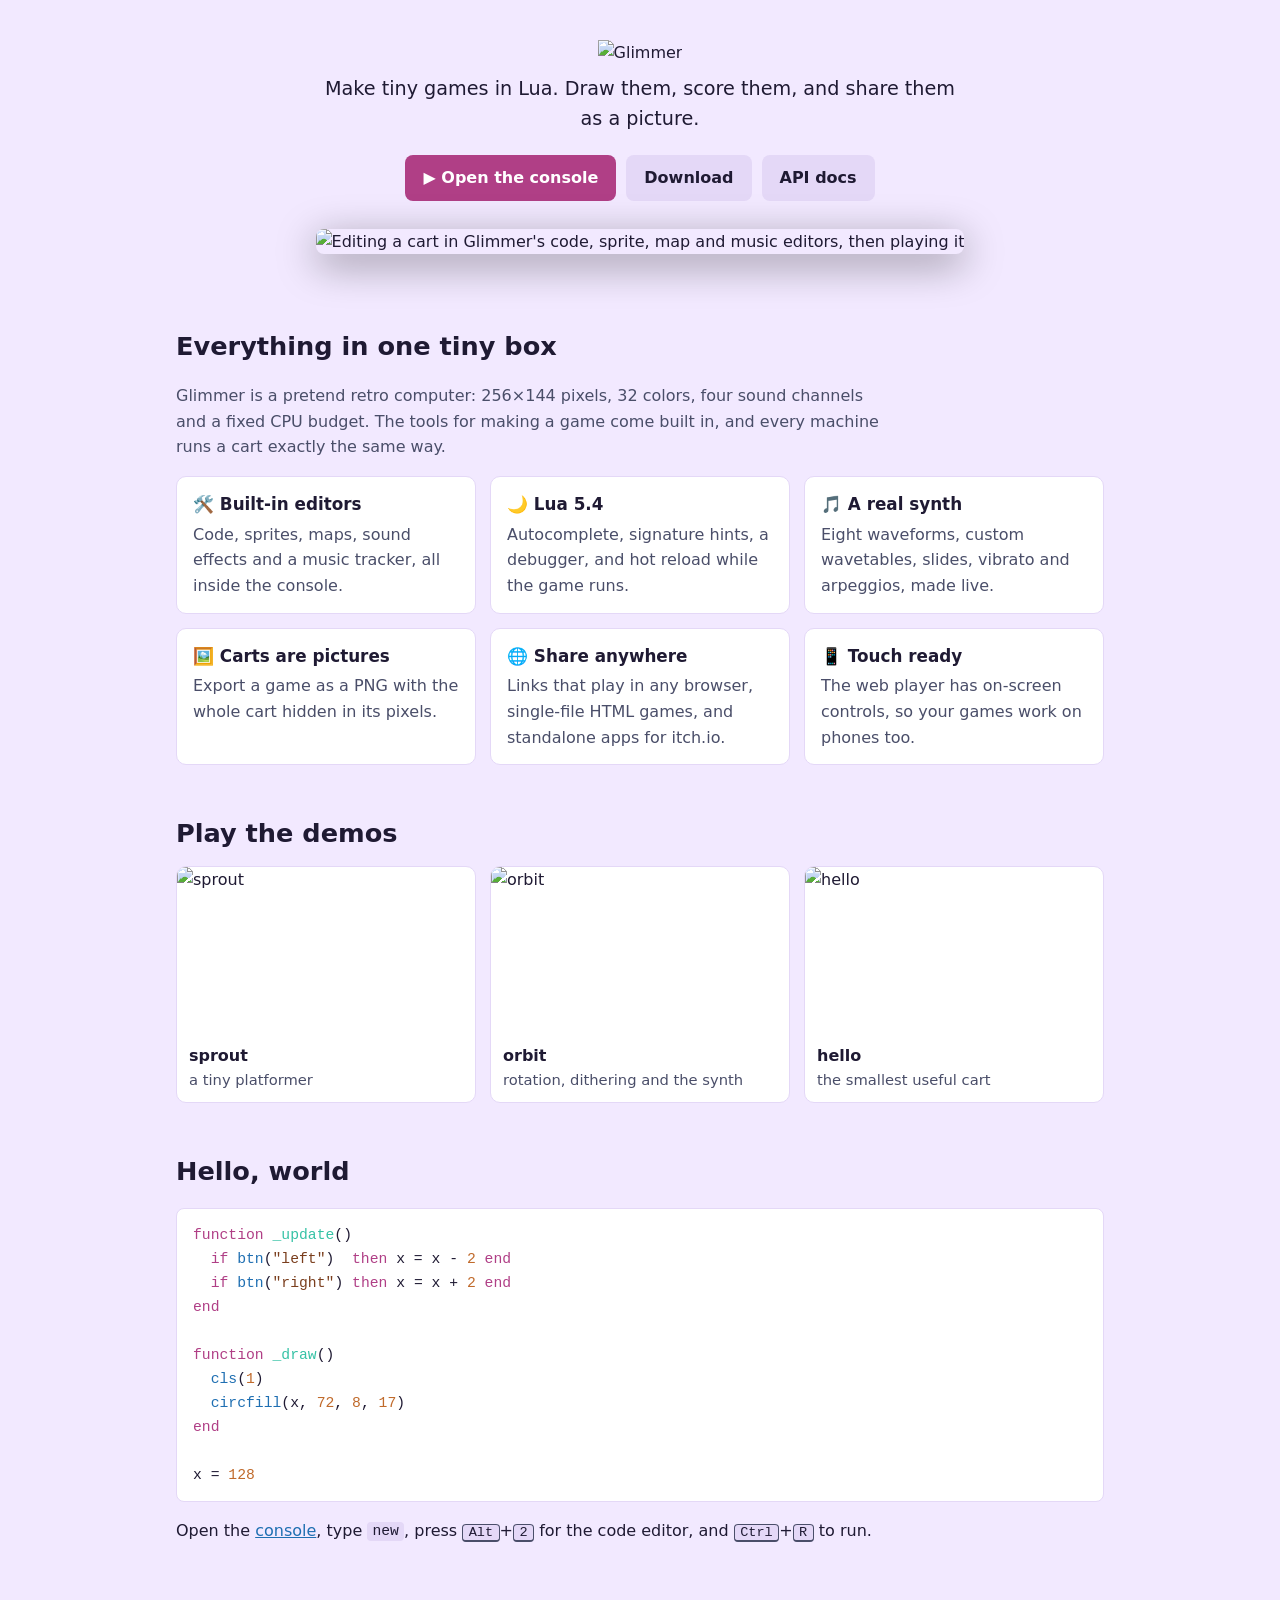
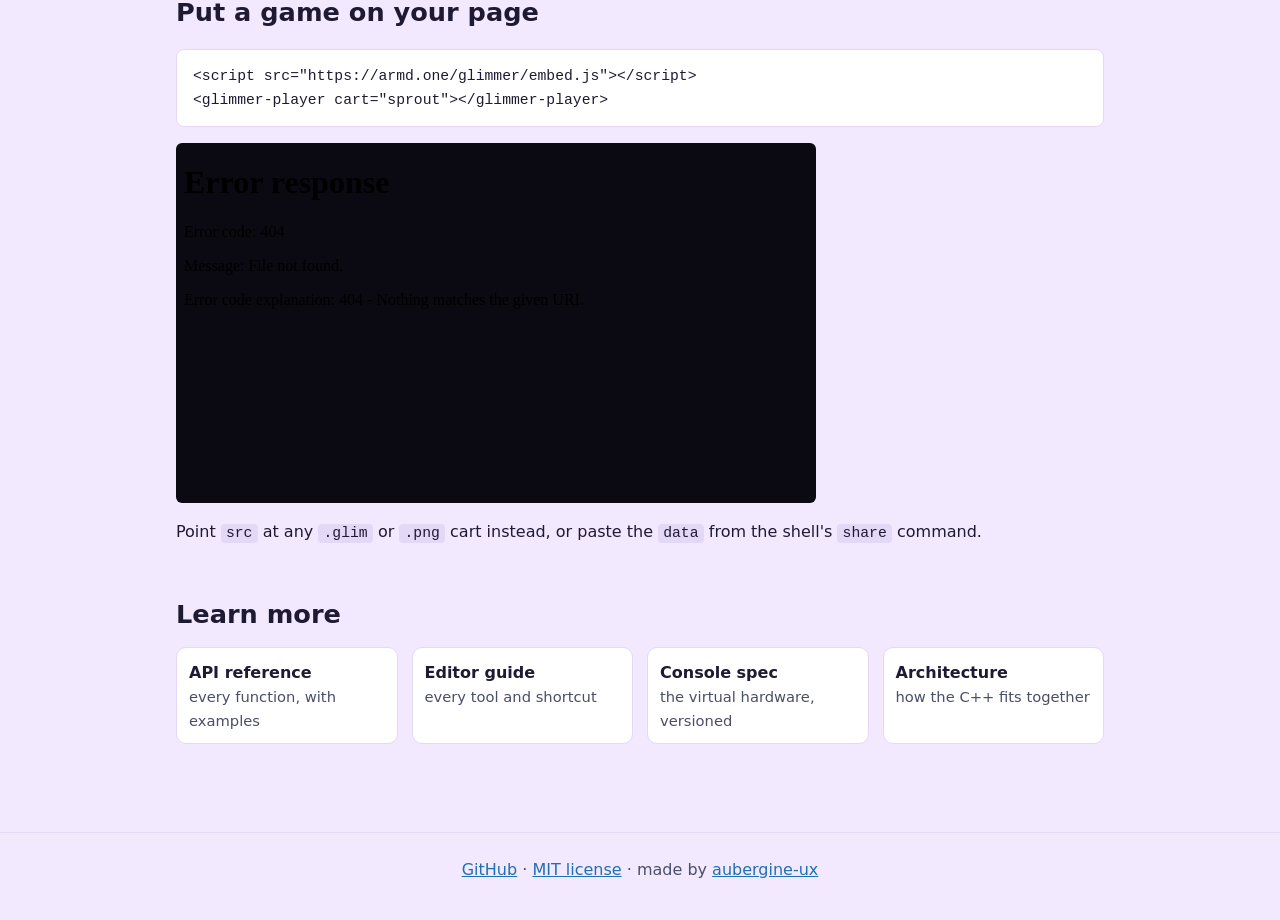
==== web/site/index.html @ 5c636732 "feat(web): add landing page, rendered docs, hosted player and embed component" ====
<!doctype html>
<html lang="en">
<head>
  <meta charset="utf-8">
  <meta name="viewport" content="width=device-width, initial-scale=1">
  <title>Glimmer: a tiny fantasy console</title>
  <meta name="description" content="Make tiny games in Lua. Draw them, score them, and share them as a picture. An open-source fantasy console that runs in your browser.">
  <meta property="og:title" content="Glimmer: a tiny fantasy console">
  <meta property="og:description" content="Make tiny games in Lua. Draw them, score them, and share them as a picture.">
  <meta property="og:image" content="assets/banner-dark.png">
  <link rel="icon" href="assets/favicon.png">
  <script>
    // Old links put the cart in the query string of the site root.
    if (/[?&]cart=/.test(location.search)) location.replace('play/' + location.search + location.hash);
  </script>
  <link rel="stylesheet" href="site.css">
</head>
<body>
  <header class="hero">
    <picture>
      <source media="(prefers-color-scheme: light)" srcset="assets/banner-light.png">
      <img class="banner" src="assets/banner-dark.png" alt="Glimmer" width="1024" height="288">
    </picture>
    <p class="tagline">Make tiny games in Lua. Draw them, score them, and share them as a picture.</p>
    <div class="actions">
      <a class="button primary" href="console/">▶ Open the console</a>
      <a class="button" href="https://github.com/aubergine-ux/glimmer/releases/latest">Download</a>
      <a class="button" href="docs/api.html">API docs</a>
    </div>
    <img class="shot" src="assets/hero.gif" alt="Editing a cart in Glimmer's code, sprite, map and music editors, then playing it" width="512" height="288">
  </header>

  <main>
    <section>
      <h2>Everything in one tiny box</h2>
      <p class="lead">Glimmer is a pretend retro computer: 256×144 pixels, 32 colors, four sound channels and a
        fixed CPU budget. The tools for making a game come built in, and every machine runs a cart exactly the same way.</p>
      <div class="grid features">
        <article><h3>🛠️ Built-in editors</h3><p>Code, sprites, maps, sound effects and a music tracker, all inside the console.</p></article>
        <article><h3>🌙 Lua 5.4</h3><p>Autocomplete, signature hints, a debugger, and hot reload while the game runs.</p></article>
        <article><h3>🎵 A real synth</h3><p>Eight waveforms, custom wavetables, slides, vibrato and arpeggios, made live.</p></article>
        <article><h3>🖼️ Carts are pictures</h3><p>Export a game as a PNG with the whole cart hidden in its pixels.</p></article>
        <article><h3>🌐 Share anywhere</h3><p>Links that play in any browser, single-file HTML games, and standalone apps for itch.io.</p></article>
        <article><h3>📱 Touch ready</h3><p>The web player has on-screen controls, so your games work on phones too.</p></article>
      </div>
    </section>

    <section id="gallery">
      <h2>Play the demos</h2>
      <div class="grid carts">
        <a class="cart" href="play/?cart=sprout"><img src="assets/carts/sprout.gif" alt="sprout" loading="lazy"><b>sprout</b><span>a tiny platformer</span></a>
        <a class="cart" href="play/?cart=orbit"><img src="assets/carts/orbit.gif" alt="orbit" loading="lazy"><b>orbit</b><span>rotation, dithering and the synth</span></a>
        <a class="cart" href="play/?cart=hello"><img src="assets/carts/hello.gif" alt="hello" loading="lazy"><b>hello</b><span>the smallest useful cart</span></a>
      </div>
    </section>

    <section>
      <h2>Hello, world</h2>
      <pre><code><span class="k">function</span> <span class="c">_update</span>()
  <span class="k">if</span> <span class="a">btn</span>(<span class="s">"left"</span>)  <span class="k">then</span> x = x - <span class="n">2</span> <span class="k">end</span>
  <span class="k">if</span> <span class="a">btn</span>(<span class="s">"right"</span>) <span class="k">then</span> x = x + <span class="n">2</span> <span class="k">end</span>
<span class="k">end</span>

<span class="k">function</span> <span class="c">_draw</span>()
  <span class="a">cls</span>(<span class="n">1</span>)
  <span class="a">circfill</span>(x, <span class="n">72</span>, <span class="n">8</span>, <span class="n">17</span>)
<span class="k">end</span>

x = <span class="n">128</span></code></pre>
      <p>Open the <a href="console/">console</a>, type <code>new</code>, press <kbd>Alt</kbd>+<kbd>2</kbd> for the code editor, and
        <kbd>Ctrl</kbd>+<kbd>R</kbd> to run.</p>
    </section>

    <section>
      <h2>Put a game on your page</h2>
      <pre><code>&lt;script src="https://armd.one/glimmer/embed.js"&gt;&lt;/script&gt;
&lt;glimmer-player cart="sprout"&gt;&lt;/glimmer-player&gt;</code></pre>
      <glimmer-player cart="sprout" width="640"></glimmer-player>
      <p>Point <code>src</code> at any <code>.glim</code> or <code>.png</code> cart instead, or paste the
        <code>data</code> from the shell's <code>share</code> command.</p>
    </section>

    <section>
      <h2>Learn more</h2>
      <div class="grid docs">
        <a href="docs/api.html"><b>API reference</b><span>every function, with examples</span></a>
        <a href="docs/editors.html"><b>Editor guide</b><span>every tool and shortcut</span></a>
        <a href="docs/spec.html"><b>Console spec</b><span>the virtual hardware, versioned</span></a>
        <a href="docs/architecture.html"><b>Architecture</b><span>how the C++ fits together</span></a>
      </div>
    </section>
  </main>

  <footer>
    <a href="https://github.com/aubergine-ux/glimmer">GitHub</a> ·
    <a href="https://github.com/aubergine-ux/glimmer/blob/main/LICENSE">MIT license</a> ·
    made by <a href="https://github.com/aubergine-ux">aubergine-ux</a>
  </footer>
  <script src="embed.js"></script>
</body>
</html>
---- web/site/site.css ----
:root {
  --bg: #0b0a12; --panel: #1f1a33; --raised: #3a2f5b; --text: #f2e9ff; --dim: #8a8fa8;
  --accent: #ff6fb5; --link: #8fdcff; --code: #ffd166; --kw: #ff6fb5; --api: #3fa7f0; --num: #f39c34;
  color-scheme: dark;
}
@media (prefers-color-scheme: light) {
  :root { --bg: #f2e9ff; --panel: #ffffff; --raised: #e4d8f7; --text: #1f1a33; --dim: #4a4e69;
    --accent: #b03f86; --link: #1f6fb2; --code: #7a3e1d; --kw: #b03f86; --api: #1f6fb2; --num: #c06a2b;
    color-scheme: light; }
}
* { box-sizing: border-box; }
body { margin: 0; background: var(--bg); color: var(--text);
  font: 16px/1.6 system-ui, -apple-system, "Segoe UI", sans-serif; }
a { color: var(--link); }
img { max-width: 100%; height: auto; }
code, pre, kbd { font-family: ui-monospace, SFMono-Regular, Menlo, Consolas, monospace; }
code { font-size: .92em; background: var(--raised); padding: .1em .35em; border-radius: 4px; }
kbd { font-size: .85em; background: var(--raised); border: 1px solid var(--dim); border-bottom-width: 2px;
  padding: 0 .4em; border-radius: 4px; }
pre { background: var(--panel); border: 1px solid var(--raised); border-radius: 8px; padding: 14px 16px;
  overflow-x: auto; line-height: 1.5; }
pre code { background: none; padding: 0; }
pre .k { color: var(--kw); } pre .a { color: var(--api); } pre .s { color: var(--code); }
pre .n { color: var(--num); } pre .c { color: #36c2a6; }

.hero { text-align: center; padding: 40px 16px 24px; }
.banner { width: min(820px, 100%); image-rendering: pixelated; }
.tagline { font-size: 1.2em; margin: 8px auto 20px; max-width: 640px; }
.actions { display: flex; gap: 10px; justify-content: center; flex-wrap: wrap; margin-bottom: 28px; }
.button { display: inline-block; padding: 10px 18px; border-radius: 8px; text-decoration: none;
  background: var(--raised); color: var(--text); font-weight: 600; }
.button.primary { background: var(--accent); color: #fff; }
.button:hover { filter: brightness(1.1); }
.shot { width: min(640px, 100%); image-rendering: pixelated; border-radius: 8px; box-shadow: 0 10px 40px #0006; }

main { max-width: 960px; margin: 0 auto; padding: 0 16px 40px; }
section { margin: 48px 0; }
h2 { font-size: 1.6em; margin-bottom: 12px; }
.lead { color: var(--dim); max-width: 720px; }
.grid { display: grid; gap: 14px; }
.features { grid-template-columns: repeat(auto-fit, minmax(260px, 1fr)); }
.features article { background: var(--panel); border: 1px solid var(--raised); border-radius: 10px; padding: 14px 16px; }
.features h3 { margin: 0 0 4px; font-size: 1.05em; }
.features p { margin: 0; color: var(--dim); }
.carts { grid-template-columns: repeat(auto-fit, minmax(260px, 1fr)); }
.cart, .docs a { display: flex; flex-direction: column; text-decoration: none; color: var(--text);
  background: var(--panel); border: 1px solid var(--raised); border-radius: 10px; overflow: hidden; }
.cart img { image-rendering: pixelated; aspect-ratio: 16 / 9; width: 100%; }
.cart b, .docs b { padding: 8px 12px 0; }
.cart span, .docs span { padding: 0 12px 10px; color: var(--dim); font-size: .92em; }
.cart:hover, .docs a:hover { border-color: var(--accent); }
.docs { grid-template-columns: repeat(auto-fit, minmax(200px, 1fr)); }
.docs b { padding-top: 12px; }
glimmer-player { margin: 16px 0; }
footer { text-align: center; color: var(--dim); padding: 24px 16px 40px; border-top: 1px solid var(--raised); }

/* Rendered documentation pages */
.doc { max-width: 900px; margin: 0 auto; padding: 24px 16px 60px; }
.doc nav { display: flex; gap: 16px; flex-wrap: wrap; align-items: center; padding-bottom: 12px;
  border-bottom: 1px solid var(--raised); margin-bottom: 24px; }
.doc nav .home { font-weight: 700; color: var(--accent); text-decoration: none; margin-right: auto; }
.doc table { border-collapse: collapse; width: 100%; margin: 12px 0; display: block; overflow-x: auto; }
.doc th, .doc td { border: 1px solid var(--raised); padding: 6px 10px; text-align: left; vertical-align: top; }
.doc th { background: var(--panel); }
.doc h1 { font-size: 2em; }
.doc h2 { margin-top: 40px; border-bottom: 1px solid var(--raised); padding-bottom: 4px; }
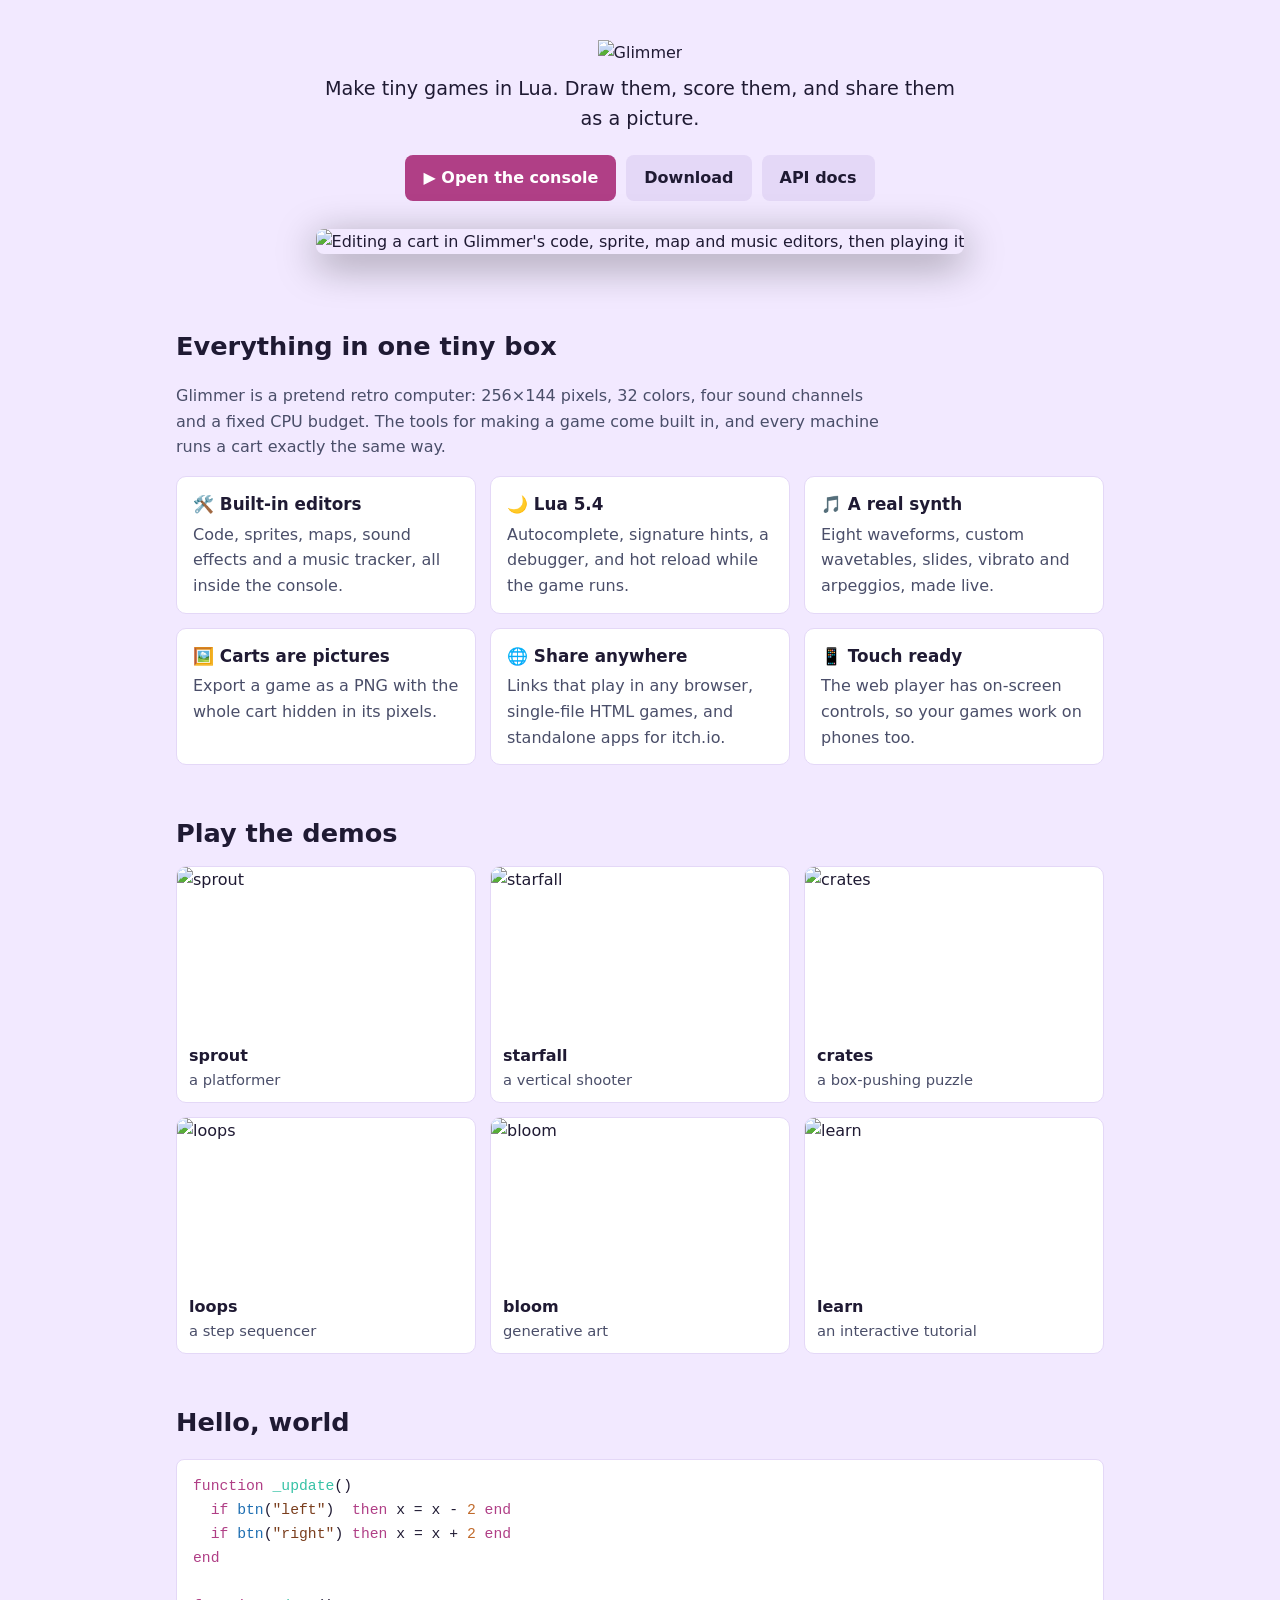
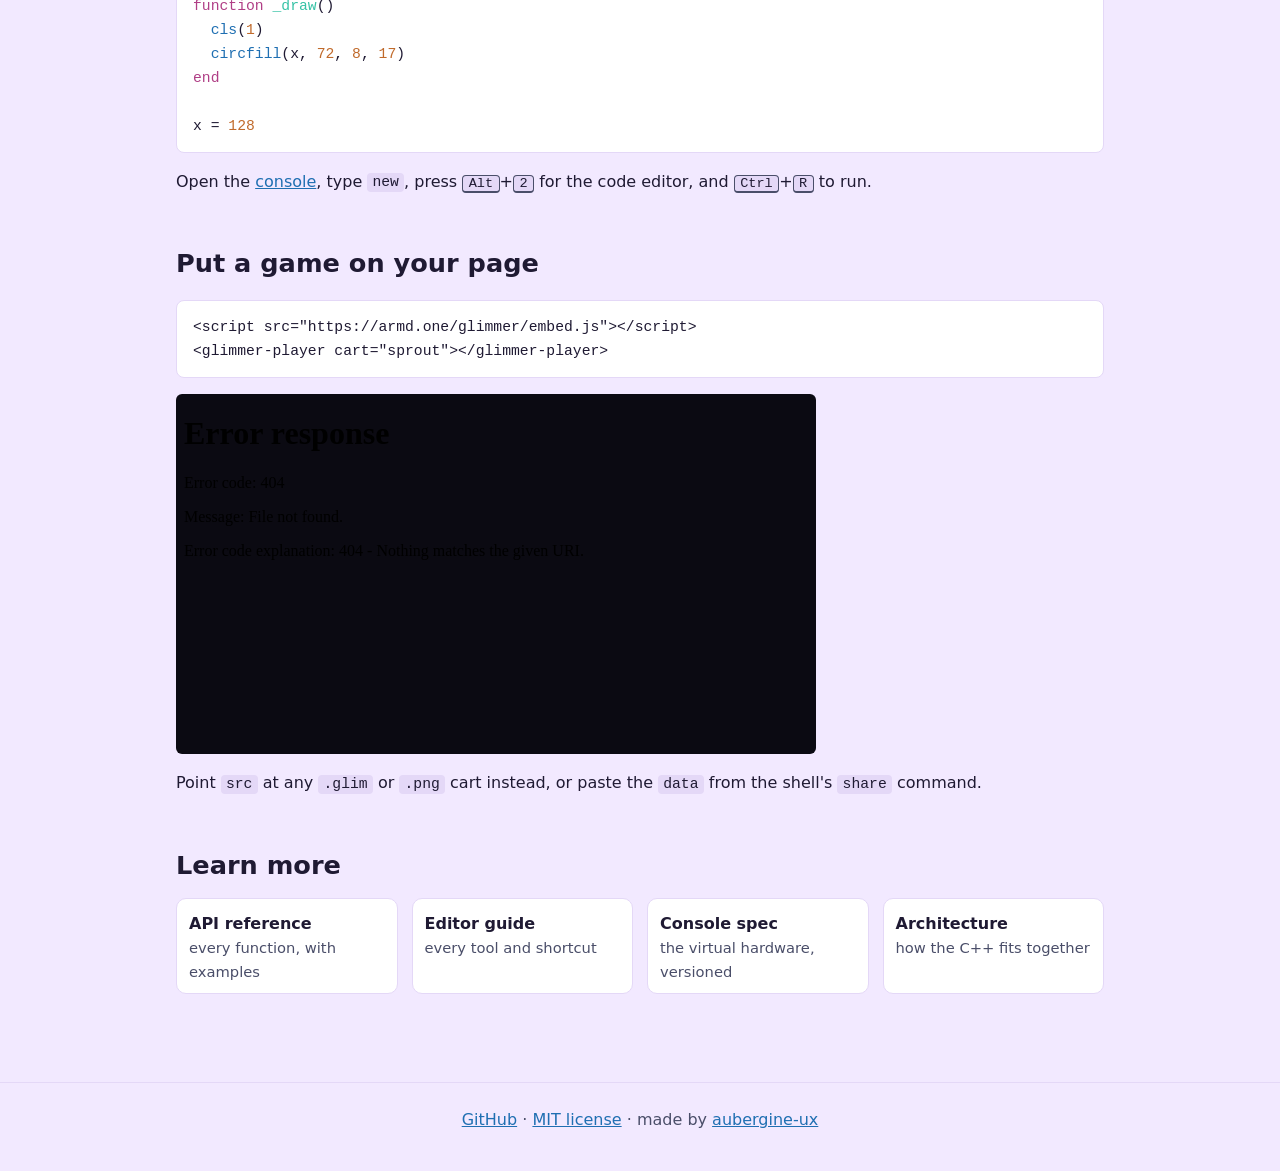
==== commit c8124c96: "feat(web): list the new demos on the site and console page" ====
--- a/web/site/index.html
+++ b/web/site/index.html
@@ -48,9 +48,12 @@
     <section id="gallery">
       <h2>Play the demos</h2>
       <div class="grid carts">
-        <a class="cart" href="play/?cart=sprout"><img src="assets/carts/sprout.gif" alt="sprout" loading="lazy"><b>sprout</b><span>a tiny platformer</span></a>
-        <a class="cart" href="play/?cart=orbit"><img src="assets/carts/orbit.gif" alt="orbit" loading="lazy"><b>orbit</b><span>rotation, dithering and the synth</span></a>
-        <a class="cart" href="play/?cart=hello"><img src="assets/carts/hello.gif" alt="hello" loading="lazy"><b>hello</b><span>the smallest useful cart</span></a>
+        <a class="cart" href="play/?cart=sprout"><img src="assets/carts/sprout.gif" alt="sprout" loading="lazy"><b>sprout</b><span>a platformer</span></a>
+        <a class="cart" href="play/?cart=starfall"><img src="assets/carts/starfall.gif" alt="starfall" loading="lazy"><b>starfall</b><span>a vertical shooter</span></a>
+        <a class="cart" href="play/?cart=crates"><img src="assets/carts/crates.gif" alt="crates" loading="lazy"><b>crates</b><span>a box-pushing puzzle</span></a>
+        <a class="cart" href="play/?cart=loops"><img src="assets/carts/loops.gif" alt="loops" loading="lazy"><b>loops</b><span>a step sequencer</span></a>
+        <a class="cart" href="play/?cart=bloom"><img src="assets/carts/bloom.gif" alt="bloom" loading="lazy"><b>bloom</b><span>generative art</span></a>
+        <a class="cart" href="play/?cart=learn"><img src="assets/carts/learn.gif" alt="learn" loading="lazy"><b>learn</b><span>an interactive tutorial</span></a>
       </div>
     </section>
 
